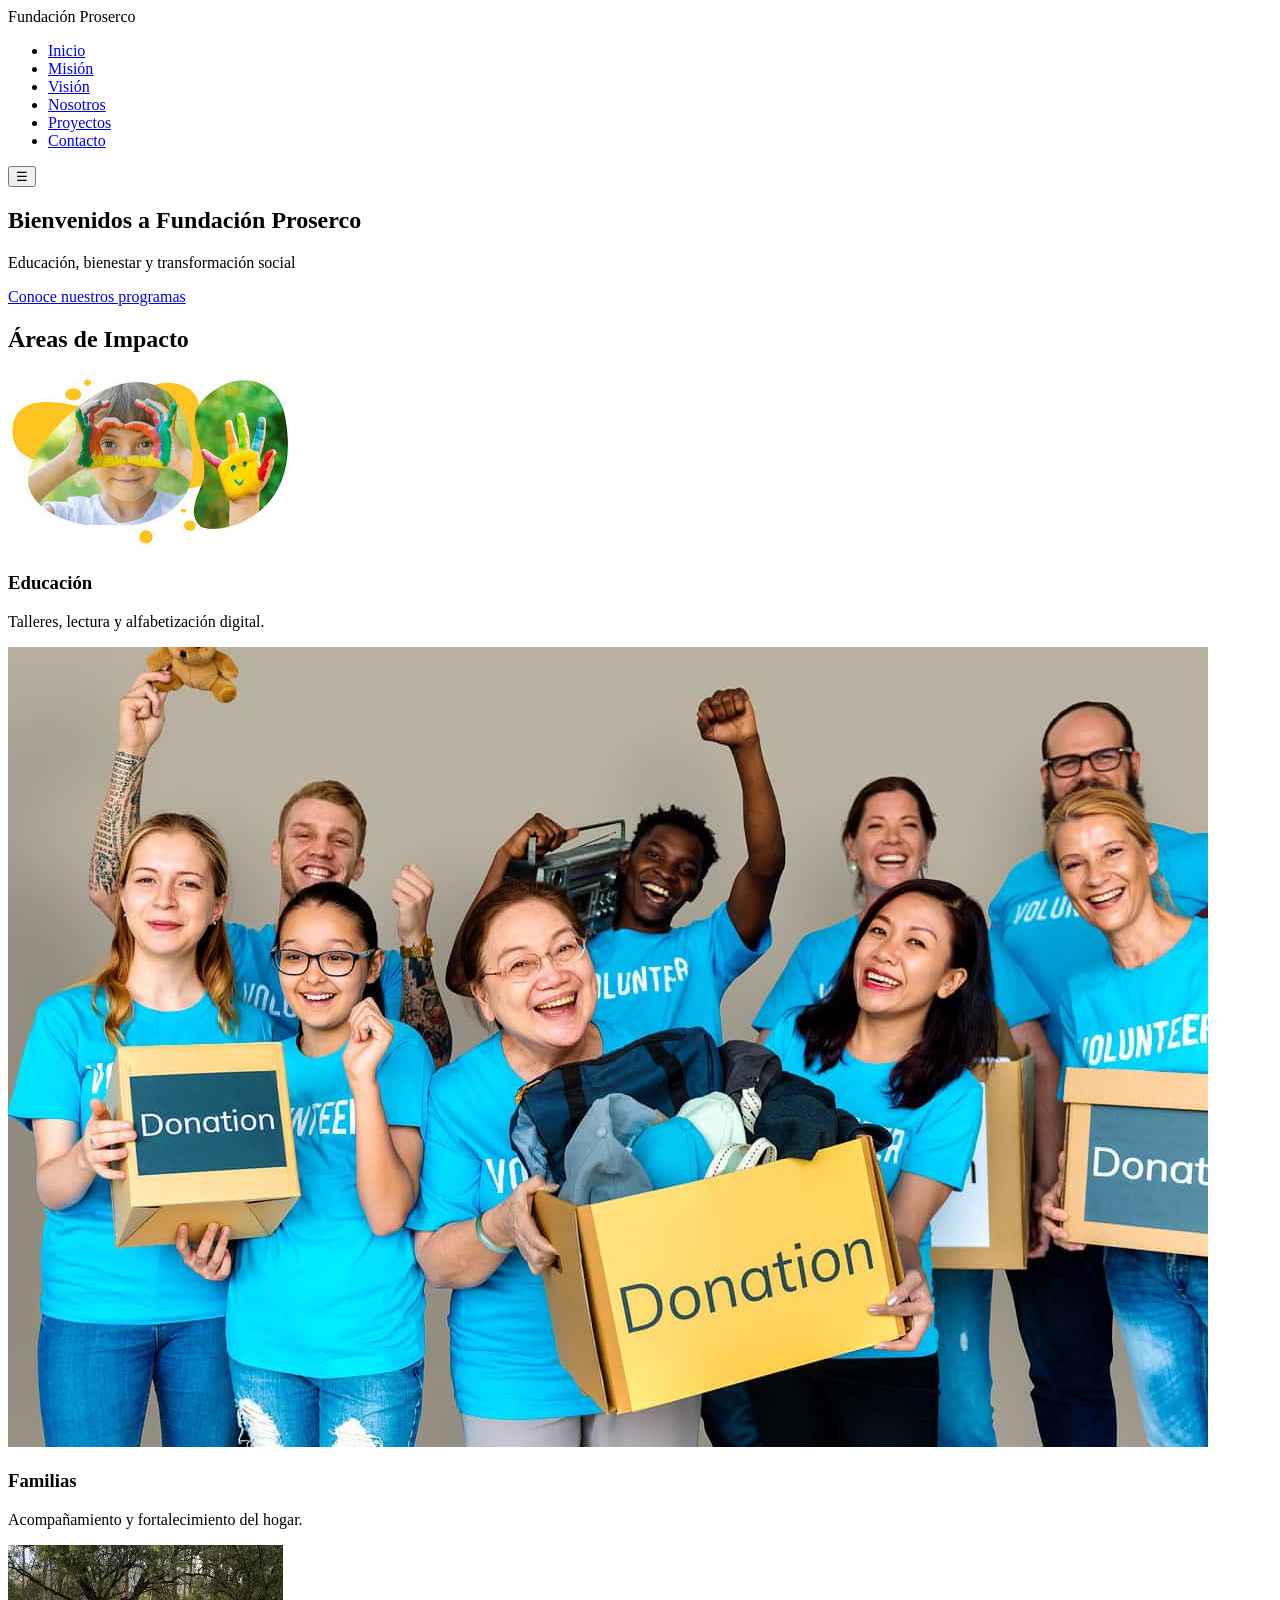
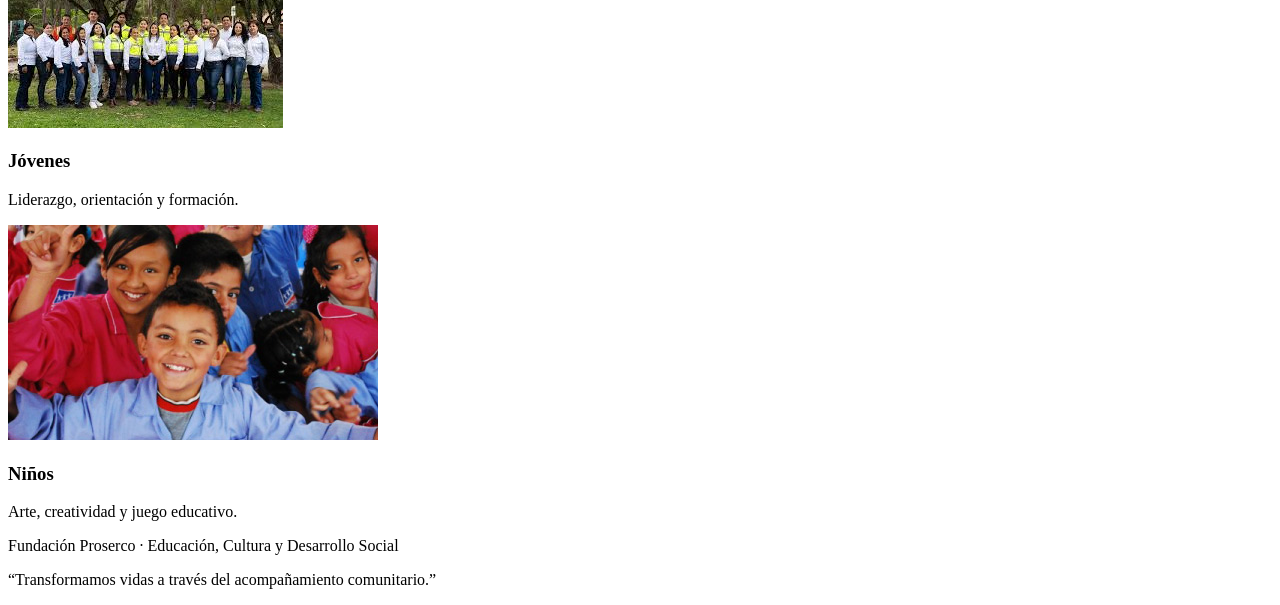
==== index.html @ 5f97a9c9 "subida de proyecto web funcional" ====
<!DOCTYPE html>
<html lang="es">
<head>
  <meta charset="UTF-8">
  <meta name="viewport" content="width=device-width, initial-scale=1.0">
  <title>Fundación Proserco</title>
  <link rel="stylesheet" href="css/estilos.css">
  <script defer src="script.js"></script>
</head>
<body>

<header class="site-header">
  <nav class="navbar">
    <div class="logo">Fundación Proserco</div>
    <ul class="nav-links">
      <li><a class="active" href="index.html">Inicio</a></li>
      <li><a href="mision.html">Misión</a></li>
      <li><a href="vision.html">Visión</a></li>
      <li><a href="nosotros.html">Nosotros</a></li>
      <li><a href="proyectos.html">Proyectos</a></li>
      <li><a href="contacto.html">Contacto</a></li>
    </ul>
    <button class="menu-toggle">☰</button>
  </nav>
</header>

<section class="hero">
  <div class="hero-overlay">
    <h1 class="hero-title">Bienvenidos a Fundación Proserco</h1>
    <p class="hero-text">Educación, bienestar y transformación social</p>
    <a href="proyectos.html" class="btn">Conoce nuestros programas</a>
  </div>
</section>

<section class="section destacados">
  <h2 class="titulo-seccion">Áreas de Impacto</h2>

  <div class="icon-grid">

    <div class="icon-card">
      <img src="img/educacion.jpg" alt="">
      <h3>Educación</h3>
      <p>Talleres, lectura y alfabetización digital.</p>
    </div>

    <div class="icon-card">
      <img src="img/familias.jpg" alt="">
      <h3>Familias</h3>
      <p>Acompañamiento y fortalecimiento del hogar.</p>
    </div>

    <div class="icon-card">
      <img src="img/jovenes.jpg" alt="">
      <h3>Jóvenes</h3>
      <p>Liderazgo, orientación y formación.</p>
    </div>

    <div class="icon-card">
      <img src="img/ninos.jpg" alt="">
      <h3>Niños</h3>
      <p>Arte, creatividad y juego educativo.</p>
    </div>

  </div>
</section>

<footer class="footer">
  <p>Fundación Proserco · Educación, Cultura y Desarrollo Social</p>
  <p>“Transformamos vidas a través del acompañamiento comunitario.”</p>
</footer>

</body>
</html>
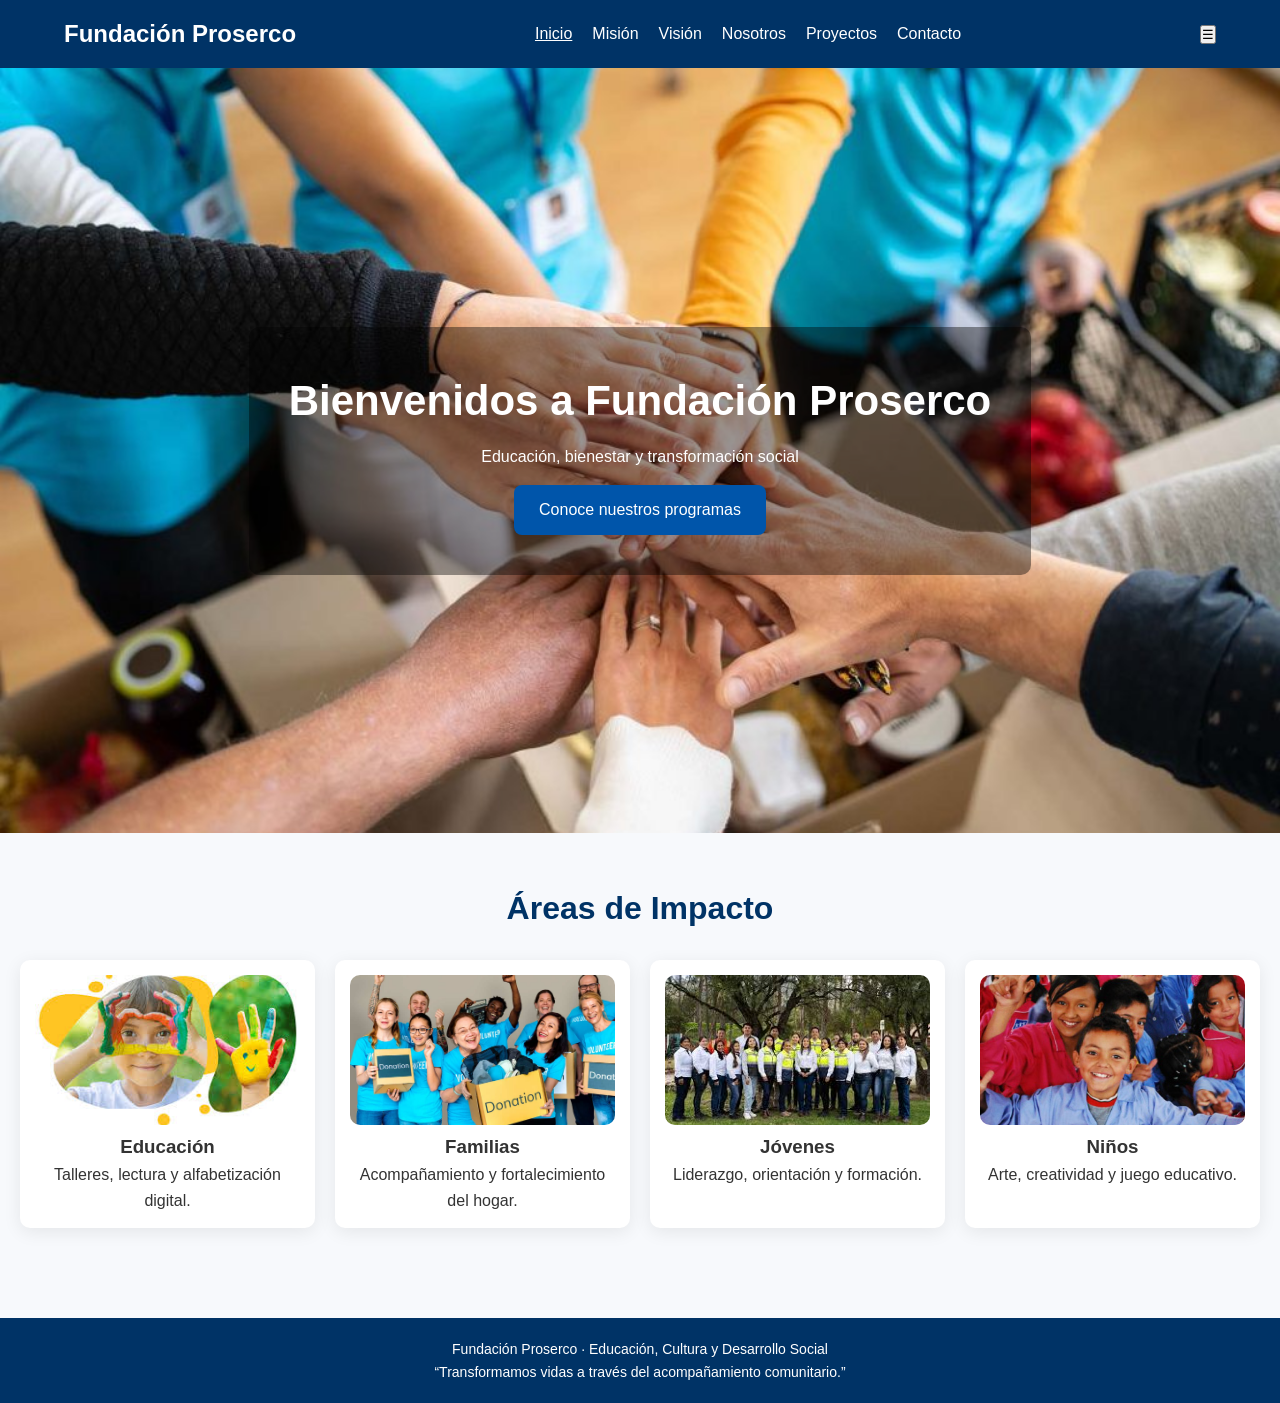
==== commit 631dfd2e: "Update index.html" ====
--- a/index.html
+++ b/index.html
@@ -4,7 +4,7 @@
   <meta charset="UTF-8">
   <meta name="viewport" content="width=device-width, initial-scale=1.0">
   <title>Fundación Proserco</title>
-  <link rel="stylesheet" href="css/estilos.css">
+  <link rel="stylesheet" href="Css/estilos.css">
   <script defer src="script.js"></script>
 </head>
 <body>
--- a/Css/estilos.css
+++ b/Css/estilos.css
@@ -0,0 +1,241 @@
+/* ==========================
+   ESTILOS GENERALES
+========================== */
+
+* {
+  margin: 0;
+  padding: 0;
+  box-sizing: border-box;
+}
+
+body {
+  font-family: Arial, sans-serif;
+  background: #f7f9fc;
+  color: #333;
+  line-height: 1.6;
+  scroll-behavior: smooth;
+}
+
+.fondo-suave {
+    background: #64a4dc;     /* azul suave */
+    padding: 25px;
+    border-radius: 10px;
+    margin: 20px;
+}
+
+img {
+  max-width: 100%;
+  border-radius: 10px;
+}
+
+.section {
+  padding: 50px 20px;
+  text-align: center;
+}
+
+.titulo-seccion {
+  text-align:center;
+  color:#003366;
+  font-size:32px;
+  margin-bottom:25px;
+}
+
+/* ==========================
+   HEADER Y NAVBAR
+========================== */
+
+.site-header {
+  background: #003366;
+  padding: 15px 0;
+}
+
+.navbar {
+  width: 90%;
+  margin: auto;
+  display: flex;
+  align-items: center;
+  justify-content: space-between;
+}
+
+.navbar .logo {
+  color: #fff;
+  font-size: 24px;
+  font-weight: bold;
+}
+
+.nav-links {
+  list-style: none;
+  display: flex;
+  gap: 20px;
+}
+
+.nav-links a {
+  color: #fff;
+  text-decoration: none;
+  font-size: 16px;
+}
+
+.nav-links a.active,
+.nav-links a:hover {
+  text-decoration: underline;
+}
+
+/* ==========================
+   HERO
+========================== */
+
+.hero {
+  background: url("../img/fundacion.jpg") no-repeat center center/cover;
+  height: 85vh;
+  position: relative;
+  display: flex;
+  align-items: center;
+  justify-content: center;
+}
+
+.hero-overlay {
+  text-align: center;
+  background: rgba(0, 0, 0, 0.4);
+  padding: 40px;
+  color: #fff;
+  border-radius: 10px;
+}
+
+.hero-title {
+  font-size: 42px;
+  margin-bottom: 10px;
+}
+
+.btn {
+  display: inline-block;
+  margin-top: 15px;
+  padding: 12px 25px;
+  background: #0055aa;
+  color: #fff;
+  text-decoration: none;
+  border-radius: 8px;
+  transition: 0.3s;
+}
+
+.btn:hover {
+  background: #003f7f;
+}
+
+/* ==========================
+   ICONOS / ÁREAS
+========================== */
+
+.icon-grid {
+  display:grid;
+  grid-template-columns: repeat(auto-fit, minmax(240px, 1fr));
+  gap:20px;
+  margin-top:20px;
+}
+
+.icon-card {
+  background:#fff;
+  border-radius:10px;
+  padding:15px;
+  box-shadow: 0 4px 18px rgba(0,0,0,0.08);
+  text-align:center;
+  transition: transform .3s;
+}
+
+.icon-card:hover {
+  transform: scale(1.05);
+}
+
+.icon-card img {
+  width:100%;
+  height:150px;
+  object-fit:cover;
+  border-radius:10px;
+}
+
+/* ==========================
+   PÁGINAS SECUNDARIAS
+========================== */
+
+.page-img-box {
+  max-width: 600px;
+  margin: 20px auto;
+}
+
+.page-text {
+  font-size: 18px;
+  max-width: 700px;
+  margin: auto;
+  padding: 10px;
+}
+
+/* ==========================
+   PROYECTOS
+========================== */
+
+.grid-proyectos {
+  display: grid;
+  grid-template-columns: repeat(auto-fit, minmax(260px, 1fr));
+  gap: 20px;
+  margin-top: 30px;
+}
+
+.proyecto {
+  background: #fff;
+  padding: 15px;
+  border-radius: 10px;
+  text-align: center;
+  box-shadow: 0 4px 15px rgba(0,0,0,0.07);
+  transition: 0.3s;
+}
+
+.proyecto:hover {
+  transform: translateY(-6px);
+}
+
+.proyecto img {
+  width:100%;
+  height:150px;
+  object-fit:cover;
+  border-radius:10px;
+  margin-bottom:10px;
+}
+
+/* ==========================
+   FORMULARIO
+========================== */
+
+.form-container { max-width:600px; margin:auto; }
+
+.contact-form {
+  display:flex;
+  flex-direction:column;
+  gap:14px;
+  background:#fff;
+  padding:20px;
+  border-radius:10px;
+  box-shadow:0 5px 20px rgba(0,0,0,0.1);
+  max-width: 550px;
+  margin: auto;
+}
+
+.contact-form input,
+.contact-form textarea {
+  width:100%;
+  padding:10px;
+  border:1px solid #ddd;
+  border-radius:8px;
+  font-size: 16px;
+}
+
+/* ==========================
+   FOOTER
+========================== */
+
+.footer {
+  margin-top:40px;
+  padding:20px;
+  text-align:center;
+  background:#003366;
+  color:#fff;
+  font-size:14px;
+}
